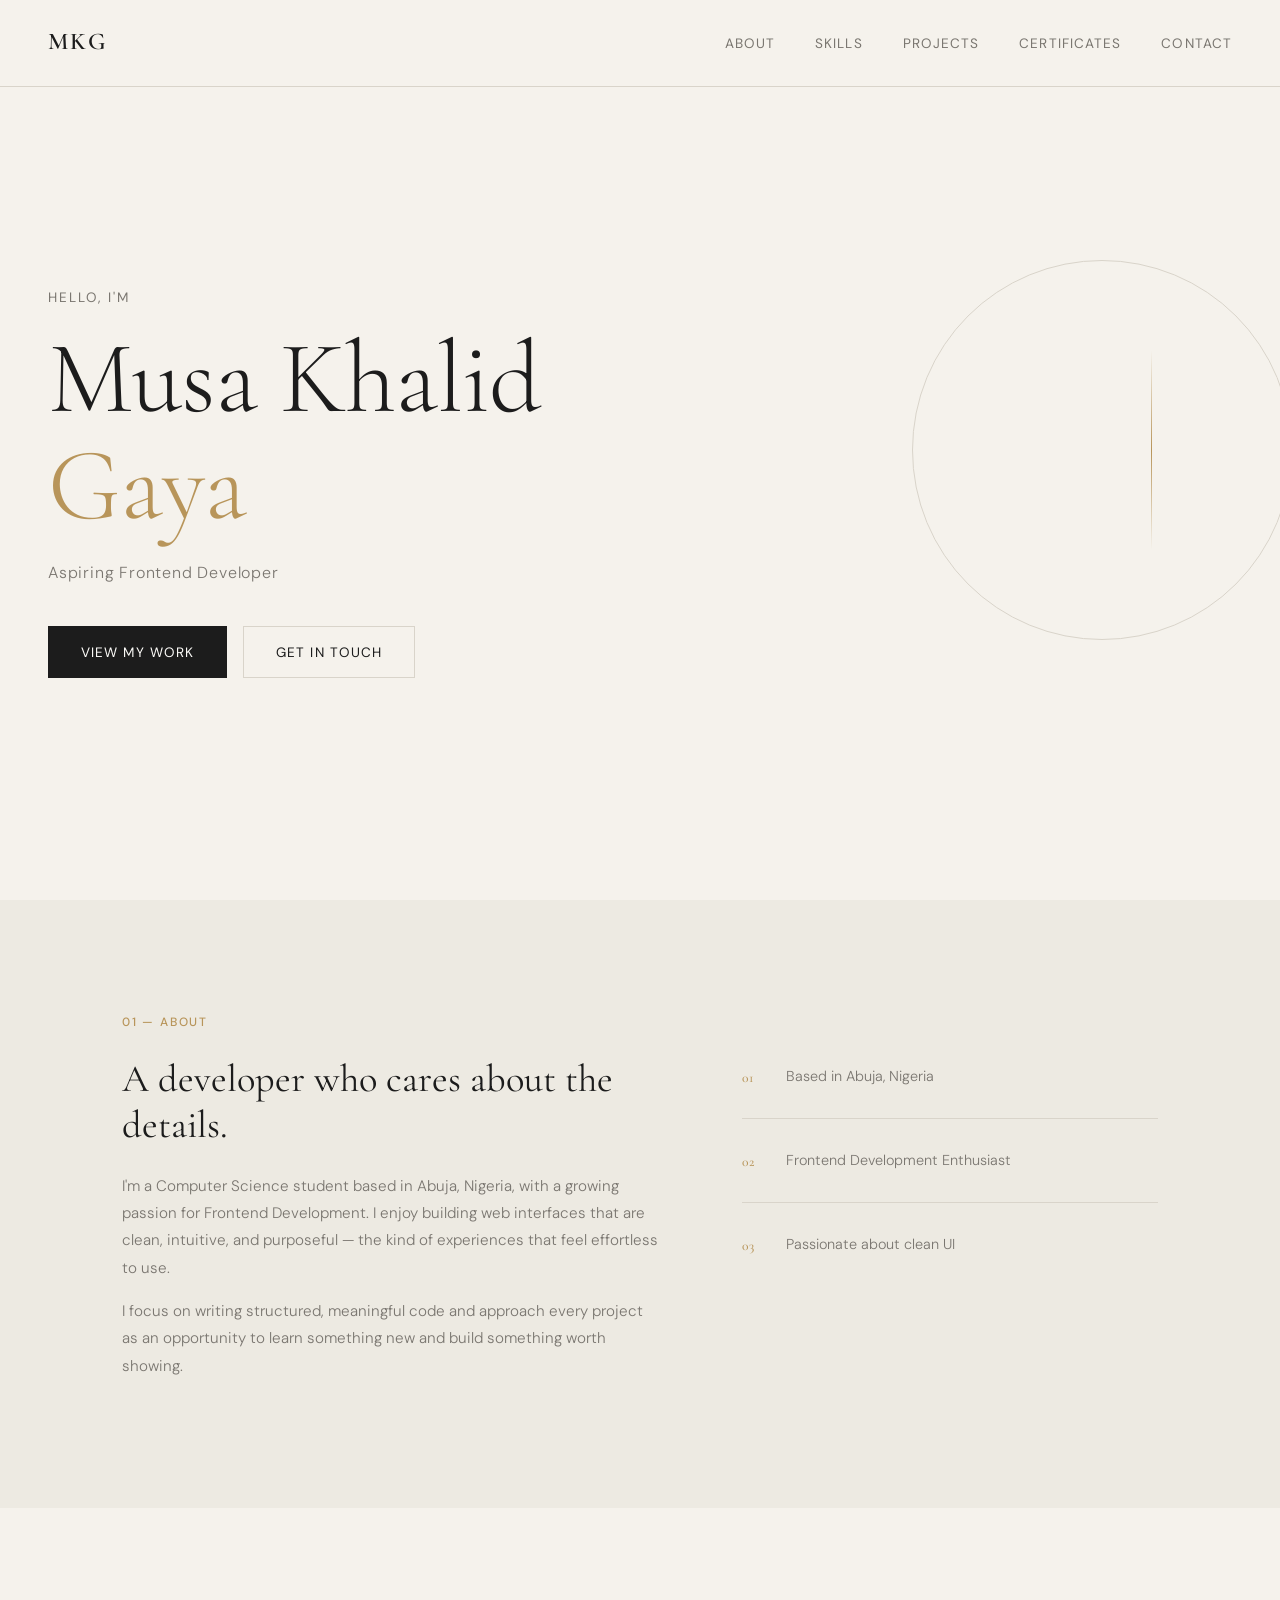
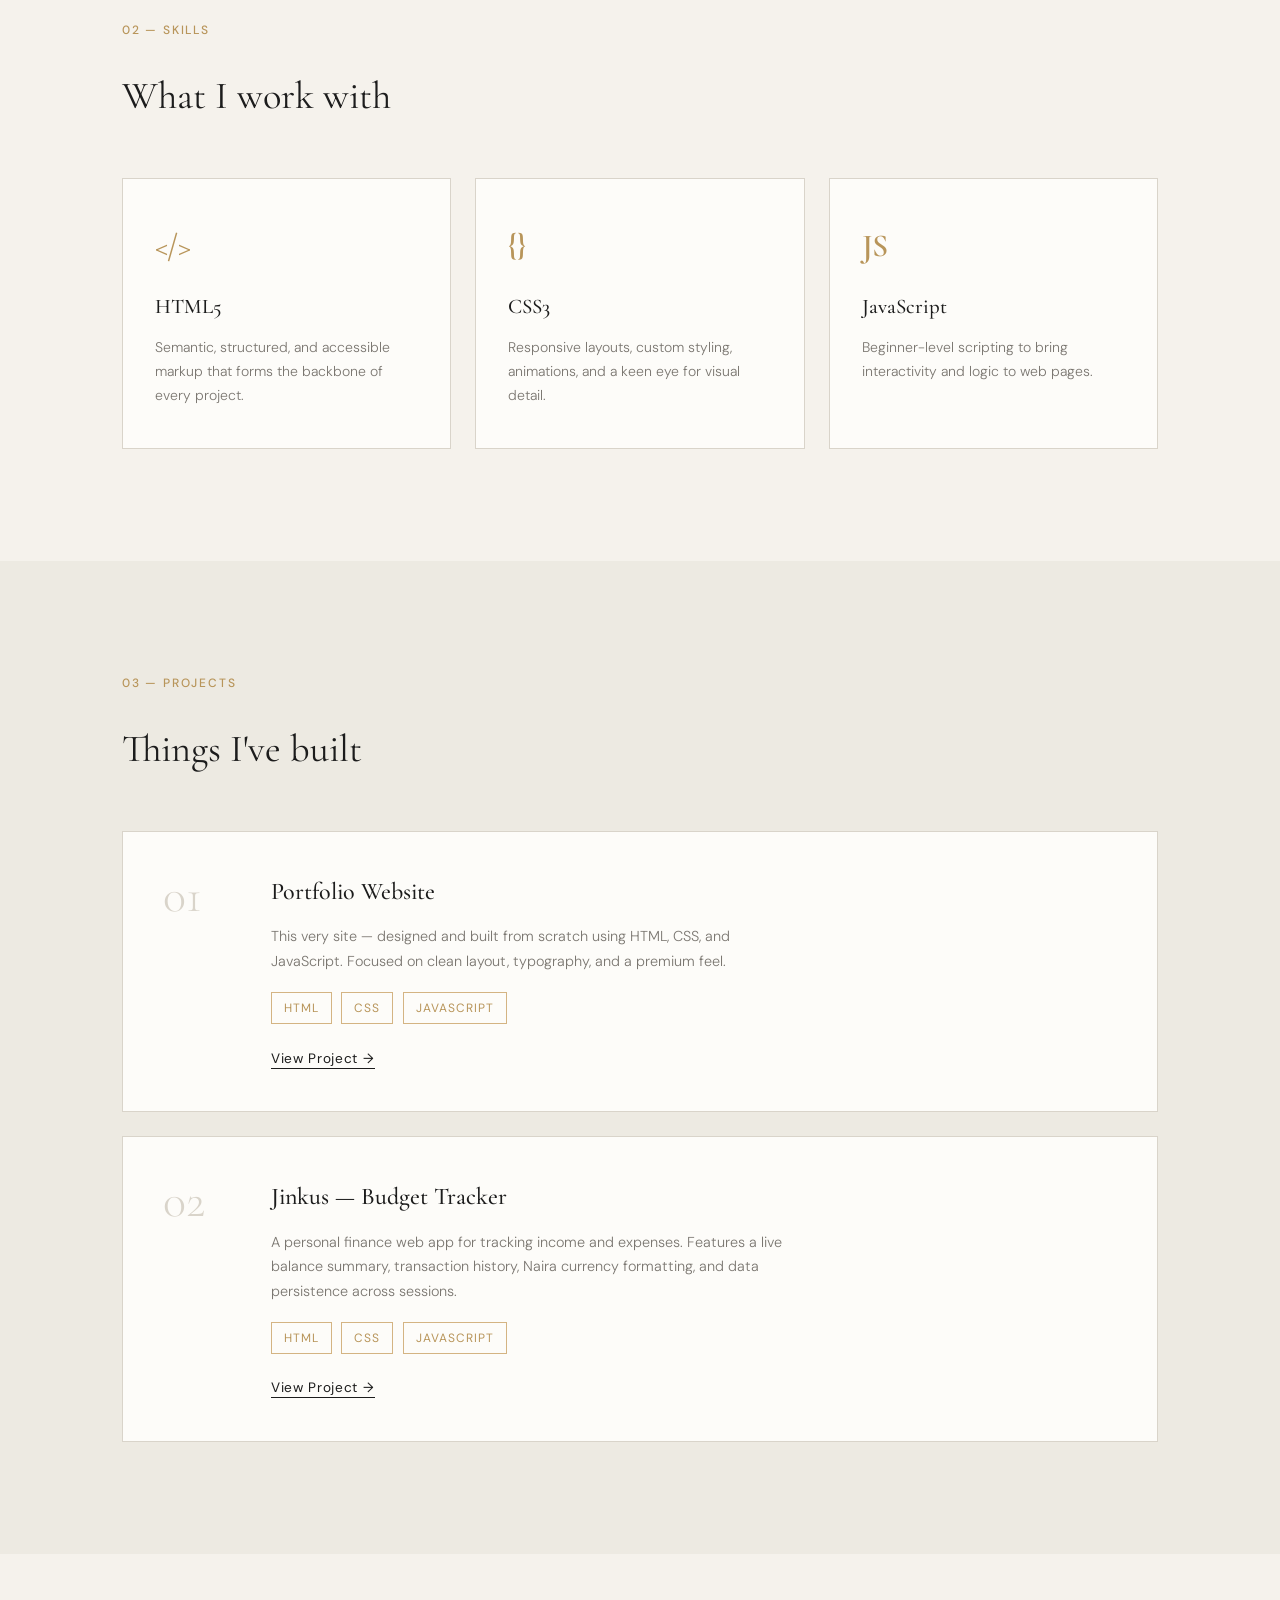
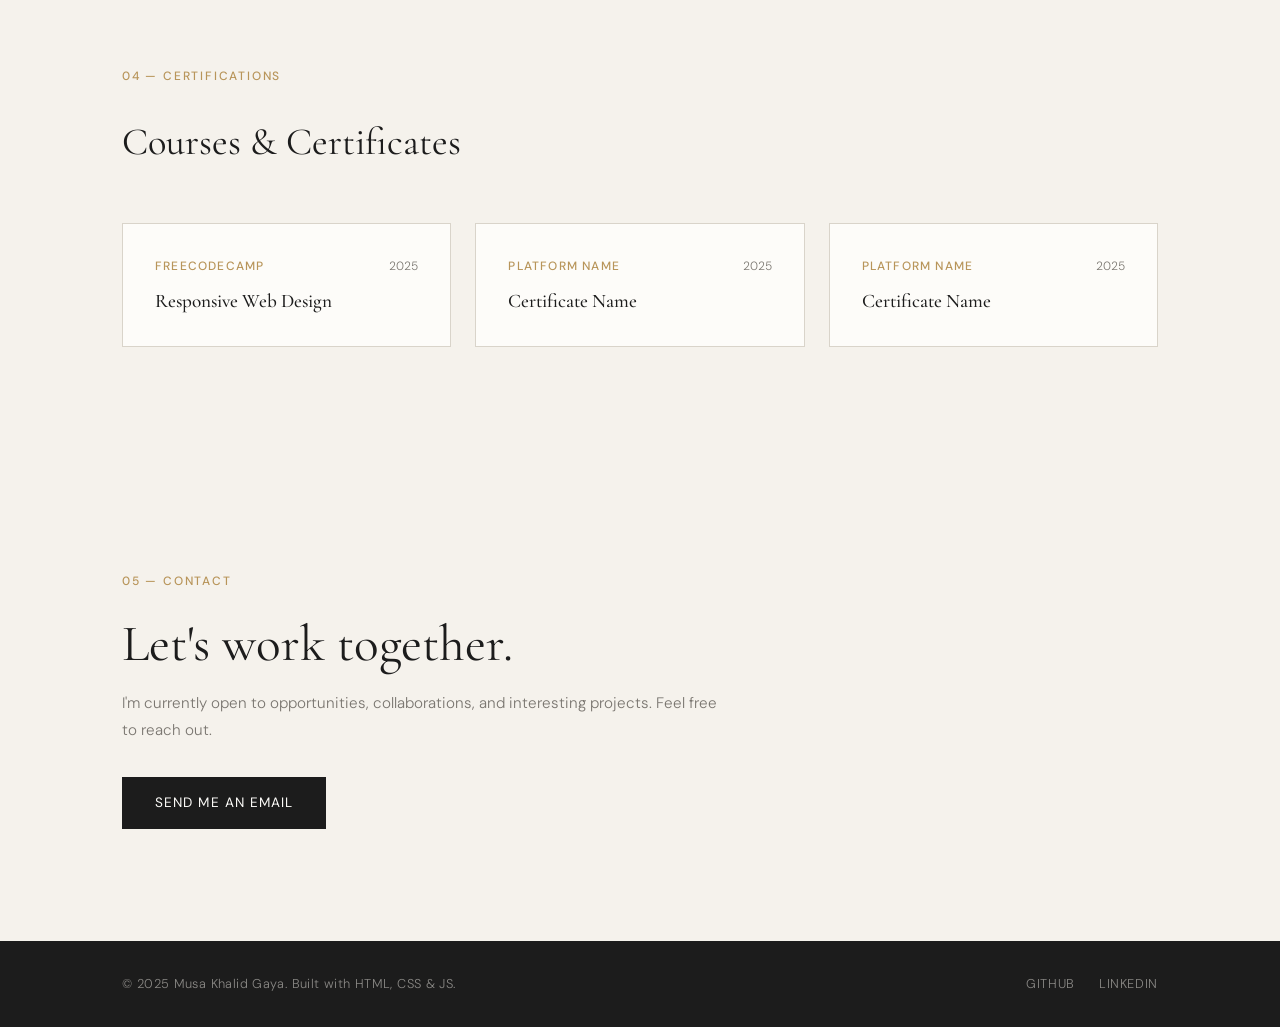
==== index.html @ ea06d22b "Add files via upload" ====
<!DOCTYPE html>
<html lang="en">
<head>
  <meta charset="UTF-8" />
  <meta name="viewport" content="width=device-width, initial-scale=1.0"/>
  <title>Musa Khalid Gaya — Frontend Developer</title>
  <link rel="stylesheet" href="style.css" />
  <link href="https://fonts.googleapis.com/css2?family=Cormorant+Garamond:wght@300;400;500;600&family=DM+Sans:wght@300;400;500&display=swap" rel="stylesheet"/>
</head>
<body>

  <!-- NAVBAR -->
  <nav class="navbar">
    <div class="nav-logo">MKG</div>
    <ul class="nav-links">
      <li><a href="#about">About</a></li>
      <li><a href="#skills">Skills</a></li>
      <li><a href="#projects">Projects</a></li>
      <li><a href="#certifications">Certificates</a></li>
      <li><a href="#contact">Contact</a></li>
    </ul>
    <div class="hamburger" id="hamburger">
      <span></span><span></span><span></span>
    </div>
  </nav>

  <!-- MOBILE MENU -->
  <div class="mobile-menu" id="mobileMenu">
    <ul>
      <li><a href="#about" onclick="closeMenu()">About</a></li>
      <li><a href="#skills" onclick="closeMenu()">Skills</a></li>
      <li><a href="#projects" onclick="closeMenu()">Projects</a></li>
      <li><a href="#certifications" onclick="closeMenu()">Certificates</a></li>
      <li><a href="#contact" onclick="closeMenu()">Contact</a></li>
    </ul>
  </div>

  <!-- HERO -->
  <section class="hero" id="home">
    <div class="hero-content">
      <p class="hero-eyebrow">Hello, I'm</p>
      <h1 class="hero-name">Musa Khalid<br><span>Gaya</span></h1>
      <p class="hero-title">Aspiring Frontend Developer</p>
      <div class="hero-cta">
        <a href="#projects" class="btn-primary">View My Work</a>
        <a href="#contact" class="btn-secondary">Get In Touch</a>
      </div>
    </div>
    <div class="hero-deco">
      <div class="deco-circle"></div>
      <div class="deco-line"></div>
    </div>
  </section>

  <!-- ABOUT -->
  <section class="about" id="about">
    <div class="container">
      <div class="section-label">01 — About</div>
      <div class="about-grid">
        <div class="about-text">
          <h2>A developer who cares about the details.</h2>
          <p>I'm a Computer Science student based in Abuja, Nigeria, with a growing passion for Frontend Development. I enjoy building web interfaces that are clean, intuitive, and purposeful — the kind of experiences that feel effortless to use.</p>
          <p>I focus on writing structured, meaningful code and approach every project as an opportunity to learn something new and build something worth showing.</p>
        </div>
        <div class="about-facts">
          <div class="fact">
            <span class="fact-number">01</span>
            <span class="fact-text">Based in Abuja, Nigeria</span>
          </div>
          <div class="fact">
            <span class="fact-number">02</span>
            <span class="fact-text">Frontend Development Enthusiast</span>
          </div>
          <div class="fact">
            <span class="fact-number">03</span>
            <span class="fact-text">Passionate about clean UI</span>
          </div>
        </div>
      </div>
    </div>
  </section>

  <!-- SKILLS -->
  <section class="skills" id="skills">
    <div class="container">
      <div class="section-label">02 — Skills</div>
      <h2>What I work with</h2>
      <div class="skills-grid">
        <div class="skill-card">
          <div class="skill-icon">&#60;/&#62;</div>
          <h3>HTML5</h3>
          <p>Semantic, structured, and accessible markup that forms the backbone of every project.</p>
        </div>
        <div class="skill-card">
          <div class="skill-icon">&#123;&#125;</div>
          <h3>CSS3</h3>
          <p>Responsive layouts, custom styling, animations, and a keen eye for visual detail.</p>
        </div>
        <div class="skill-card">
          <div class="skill-icon">JS</div>
          <h3>JavaScript</h3>
          <p>Beginner-level scripting to bring interactivity and logic to web pages.</p>
        </div>
      </div>
    </div>
  </section>

  <!-- PROJECTS -->
  <section class="projects" id="projects">
    <div class="container">
      <div class="section-label">03 — Projects</div>
      <h2>Things I've built</h2>
      <div class="projects-grid">
        <div class="project-card">
          <div class="project-number">01</div>
          <div class="project-info">
            <h3>Portfolio Website</h3>
            <p>This very site — designed and built from scratch using HTML, CSS, and JavaScript. Focused on clean layout, typography, and a premium feel.</p>
            <div class="project-tags">
              <span>HTML</span><span>CSS</span><span>JavaScript</span>
            </div>
            <a href="https://musagaya.github.io" target="_blank" class="project-link">View Project →</a>
          </div>
        </div>
        <div class="project-card">
          <div class="project-number">02</div>
          <div class="project-info">
            <h3>Jinkus — Budget Tracker</h3>
            <p>A personal finance web app for tracking income and expenses. Features a live balance summary, transaction history, Naira currency formatting, and data persistence across sessions.</p>
            <div class="project-tags">
              <span>HTML</span><span>CSS</span><span>JavaScript</span>
            </div>
            <a href="https://musagaya.github.io/budget-tracker" target="_blank" class="project-link">View Project →</a>
          </div>
        </div>
      </div>
    </div>
  </section>

  <!-- CERTIFICATIONS -->
  <section class="certifications" id="certifications">
    <div class="container">
      <div class="section-label">04 — Certifications</div>
      <h2>Courses & Certificates</h2>
      <div class="cert-grid">
        <div class="cert-card">
          <div class="cert-meta">
            <span class="cert-platform">freeCodeCamp</span>
            <span class="cert-year">2025</span>
          </div>
          <h3>Responsive Web Design</h3>
        </div>
        <div class="cert-card">
          <div class="cert-meta">
            <span class="cert-platform">Platform Name</span>
            <span class="cert-year">2025</span>
          </div>
          <h3>Certificate Name</h3>
        </div>
        <div class="cert-card">
          <div class="cert-meta">
            <span class="cert-platform">Platform Name</span>
            <span class="cert-year">2025</span>
          </div>
          <h3>Certificate Name</h3>
        </div>
      </div>
    </div>
  </section>

  <!-- CONTACT -->
  <section class="contact" id="contact">
    <div class="container">
      <div class="section-label">05 — Contact</div>
      <div class="contact-inner">
        <h2>Let's work together.</h2>
        <p>I'm currently open to opportunities, collaborations, and interesting projects. Feel free to reach out.</p>
        <a href="mailto:musakhalidgaya@gmail.com" class="btn-primary">Send Me an Email</a>
      </div>
    </div>
  </section>

  <!-- FOOTER -->
  <footer class="footer">
    <div class="container">
      <p>© 2025 Musa Khalid Gaya. Built with HTML, CSS & JS.</p>
      <div class="footer-links">
        <a href="https://github.com/" target="_blank">GitHub</a>
        <a href="https://linkedin.com/" target="_blank">LinkedIn</a>
      </div>
    </div>
  </footer>

  <script src="script.js"></script>
</body>
</html>
---- style.css ----
/* =====================
   CSS VARIABLES
===================== */
:root {
  --bg: #F5F2EC;
  --bg-alt: #EDEAE2;
  --text: #1C1C1C;
  --text-muted: #7A7670;
  --accent: #B8955A;
  --accent-light: #D4B483;
  --white: #FDFCF9;
  --border: #D9D4CA;
  --font-display: 'Cormorant Garamond', serif;
  --font-body: 'DM Sans', sans-serif;
}

/* =====================
   RESET & BASE
===================== */
*, *::before, *::after {
  margin: 0;
  padding: 0;
  box-sizing: border-box;
}

html {
  scroll-behavior: smooth;
  font-size: 16px;
}

body {
  background-color: var(--bg);
  color: var(--text);
  font-family: var(--font-body);
  font-weight: 300;
  line-height: 1.7;
  overflow-x: hidden;
}

a {
  text-decoration: none;
  color: inherit;
}

ul {
  list-style: none;
}

.container {
  max-width: 1100px;
  margin: 0 auto;
  padding: 0 2rem;
}

/* =====================
   NAVBAR
===================== */
.navbar {
  position: fixed;
  top: 0;
  left: 0;
  width: 100%;
  z-index: 100;
  display: flex;
  align-items: center;
  justify-content: space-between;
  padding: 1.4rem 3rem;
  background: rgba(245, 242, 236, 0.92);
  backdrop-filter: blur(10px);
  border-bottom: 1px solid var(--border);
  transition: all 0.3s ease;
}

.nav-logo {
  font-family: var(--font-display);
  font-size: 1.5rem;
  font-weight: 600;
  letter-spacing: 0.1em;
  color: var(--text);
}

.nav-links {
  display: flex;
  gap: 2.5rem;
}

.nav-links a {
  font-size: 0.85rem;
  font-weight: 400;
  letter-spacing: 0.08em;
  text-transform: uppercase;
  color: var(--text-muted);
  transition: color 0.3s ease;
  position: relative;
}

.nav-links a::after {
  content: '';
  position: absolute;
  bottom: -3px;
  left: 0;
  width: 0;
  height: 1px;
  background: var(--accent);
  transition: width 0.3s ease;
}

.nav-links a:hover {
  color: var(--text);
}

.nav-links a:hover::after {
  width: 100%;
}

.hamburger {
  display: none;
  flex-direction: column;
  gap: 5px;
  cursor: pointer;
}

.hamburger span {
  display: block;
  width: 24px;
  height: 1.5px;
  background: var(--text);
  transition: all 0.3s ease;
}

/* =====================
   MOBILE MENU
===================== */
.mobile-menu {
  display: none;
  position: fixed;
  top: 0;
  left: 0;
  width: 100%;
  height: 100vh;
  background: var(--bg);
  z-index: 99;
  flex-direction: column;
  align-items: center;
  justify-content: center;
  opacity: 0;
  pointer-events: none;
  transition: opacity 0.4s ease;
}

.mobile-menu.open {
  opacity: 1;
  pointer-events: all;
}

.mobile-menu ul {
  display: flex;
  flex-direction: column;
  gap: 2rem;
  text-align: center;
}

.mobile-menu a {
  font-family: var(--font-display);
  font-size: 2.5rem;
  font-weight: 500;
  color: var(--text);
  letter-spacing: 0.05em;
  transition: color 0.3s;
}

.mobile-menu a:hover {
  color: var(--accent);
}

/* =====================
   SECTION LABEL
===================== */
.section-label {
  font-size: 0.75rem;
  font-weight: 500;
  letter-spacing: 0.15em;
  text-transform: uppercase;
  color: var(--accent);
  margin-bottom: 1.5rem;
}

/* =====================
   BUTTONS
===================== */
.btn-primary {
  display: inline-block;
  padding: 0.85rem 2rem;
  background: var(--text);
  color: var(--white);
  font-family: var(--font-body);
  font-size: 0.85rem;
  font-weight: 400;
  letter-spacing: 0.08em;
  text-transform: uppercase;
  border: 1px solid var(--text);
  transition: all 0.3s ease;
}

.btn-primary:hover {
  background: transparent;
  color: var(--text);
}

.btn-secondary {
  display: inline-block;
  padding: 0.85rem 2rem;
  background: transparent;
  color: var(--text);
  font-family: var(--font-body);
  font-size: 0.85rem;
  font-weight: 400;
  letter-spacing: 0.08em;
  text-transform: uppercase;
  border: 1px solid var(--border);
  transition: all 0.3s ease;
}

.btn-secondary:hover {
  border-color: var(--text);
}

/* =====================
   HERO
===================== */
.hero {
  min-height: 100vh;
  display: flex;
  align-items: center;
  padding: 8rem 3rem 4rem;
  position: relative;
  overflow: hidden;
}

.hero-content {
  position: relative;
  z-index: 2;
  max-width: 700px;
  animation: fadeUp 1s ease forwards;
}

.hero-eyebrow {
  font-size: 0.85rem;
  font-weight: 400;
  letter-spacing: 0.15em;
  text-transform: uppercase;
  color: var(--text-muted);
  margin-bottom: 1rem;
}

.hero-name {
  font-family: var(--font-display);
  font-size: clamp(3.5rem, 8vw, 7rem);
  font-weight: 300;
  line-height: 1.05;
  letter-spacing: -0.01em;
  color: var(--text);
  margin-bottom: 1.2rem;
}

.hero-name span {
  color: var(--accent);
}

.hero-title {
  font-size: 1rem;
  font-weight: 300;
  color: var(--text-muted);
  letter-spacing: 0.05em;
  margin-bottom: 2.5rem;
}

.hero-cta {
  display: flex;
  gap: 1rem;
  flex-wrap: wrap;
}

/* HERO DECO */
.hero-deco {
  position: absolute;
  right: 3rem;
  top: 50%;
  transform: translateY(-50%);
  z-index: 1;
}

.deco-circle {
  width: 380px;
  height: 380px;
  border-radius: 50%;
  border: 1px solid var(--border);
  position: absolute;
  right: -60px;
  top: -190px;
  animation: spin 30s linear infinite;
}

.deco-line {
  width: 1px;
  height: 200px;
  background: linear-gradient(to bottom, transparent, var(--accent), transparent);
  position: absolute;
  right: 80px;
  top: -100px;
}

/* =====================
   ABOUT
===================== */
.about {
  padding: 7rem 0;
  background: var(--bg-alt);
}

.about-grid {
  display: grid;
  grid-template-columns: 1.3fr 1fr;
  gap: 5rem;
  align-items: start;
}

.about-text h2 {
  font-family: var(--font-display);
  font-size: clamp(1.8rem, 3vw, 2.8rem);
  font-weight: 400;
  line-height: 1.2;
  margin-bottom: 1.5rem;
  color: var(--text);
}

.about-text p {
  color: var(--text-muted);
  margin-bottom: 1rem;
  font-size: 0.95rem;
  line-height: 1.8;
}

.about-facts {
  display: flex;
  flex-direction: column;
  gap: 1.8rem;
  padding-top: 0.5rem;
}

.fact {
  display: flex;
  align-items: flex-start;
  gap: 1rem;
  padding-bottom: 1.8rem;
  border-bottom: 1px solid var(--border);
}

.fact:last-child {
  border-bottom: none;
}

.fact-number {
  font-family: var(--font-display);
  font-size: 0.85rem;
  color: var(--accent);
  font-weight: 500;
  letter-spacing: 0.05em;
  min-width: 28px;
  margin-top: 2px;
}

.fact-text {
  font-size: 0.9rem;
  color: var(--text-muted);
}

/* =====================
   SKILLS
===================== */
.skills {
  padding: 7rem 0;
}

.skills h2 {
  font-family: var(--font-display);
  font-size: clamp(1.8rem, 3vw, 2.8rem);
  font-weight: 400;
  margin-bottom: 3rem;
}

.skills-grid {
  display: grid;
  grid-template-columns: repeat(3, 1fr);
  gap: 1.5rem;
}

.skill-card {
  background: var(--white);
  border: 1px solid var(--border);
  padding: 2.5rem 2rem;
  transition: all 0.3s ease;
  position: relative;
  overflow: hidden;
}

.skill-card::before {
  content: '';
  position: absolute;
  bottom: 0;
  left: 0;
  width: 100%;
  height: 2px;
  background: var(--accent);
  transform: scaleX(0);
  transform-origin: left;
  transition: transform 0.4s ease;
}

.skill-card:hover {
  transform: translateY(-4px);
  box-shadow: 0 12px 40px rgba(0,0,0,0.06);
}

.skill-card:hover::before {
  transform: scaleX(1);
}

.skill-icon {
  font-family: var(--font-display);
  font-size: 2rem;
  font-weight: 600;
  color: var(--accent);
  margin-bottom: 1rem;
  letter-spacing: -0.02em;
}

.skill-card h3 {
  font-family: var(--font-display);
  font-size: 1.3rem;
  font-weight: 500;
  margin-bottom: 0.75rem;
}

.skill-card p {
  font-size: 0.875rem;
  color: var(--text-muted);
  line-height: 1.7;
}

/* =====================
   PROJECTS
===================== */
.projects {
  padding: 7rem 0;
  background: var(--bg-alt);
}

.projects h2 {
  font-family: var(--font-display);
  font-size: clamp(1.8rem, 3vw, 2.8rem);
  font-weight: 400;
  margin-bottom: 3rem;
}

.projects-grid {
  display: flex;
  flex-direction: column;
  gap: 1.5rem;
}

.project-card {
  display: flex;
  gap: 3rem;
  align-items: flex-start;
  background: var(--white);
  border: 1px solid var(--border);
  padding: 2.5rem;
  transition: all 0.3s ease;
}

.project-card:hover {
  box-shadow: 0 8px 30px rgba(0,0,0,0.05);
}

.project-card.coming {
  opacity: 0.5;
}

.project-number {
  font-family: var(--font-display);
  font-size: 3rem;
  font-weight: 300;
  color: var(--border);
  line-height: 1;
  min-width: 60px;
}

.project-info h3 {
  font-family: var(--font-display);
  font-size: 1.5rem;
  font-weight: 500;
  margin-bottom: 0.75rem;
}

.project-info p {
  font-size: 0.9rem;
  color: var(--text-muted);
  line-height: 1.7;
  margin-bottom: 1.2rem;
  max-width: 520px;
}

.project-tags {
  display: flex;
  gap: 0.6rem;
  flex-wrap: wrap;
  margin-bottom: 1.2rem;
}

.project-tags span {
  font-size: 0.75rem;
  font-weight: 400;
  letter-spacing: 0.08em;
  text-transform: uppercase;
  color: var(--accent);
  border: 1px solid var(--accent-light);
  padding: 0.3rem 0.75rem;
}

.project-link {
  font-size: 0.85rem;
  font-weight: 400;
  letter-spacing: 0.05em;
  color: var(--text);
  border-bottom: 1px solid var(--text);
  padding-bottom: 1px;
  transition: color 0.3s, border-color 0.3s;
}

.project-link:hover {
  color: var(--accent);
  border-color: var(--accent);
}

/* =====================
   CONTACT
===================== */
.contact {
  padding: 7rem 0;
}

.contact-inner {
  max-width: 600px;
}

.contact-inner h2 {
  font-family: var(--font-display);
  font-size: clamp(2rem, 4vw, 3.5rem);
  font-weight: 400;
  margin-bottom: 1rem;
  line-height: 1.15;
}

.contact-inner p {
  color: var(--text-muted);
  font-size: 0.95rem;
  margin-bottom: 2rem;
  line-height: 1.8;
}

/* =====================
   FOOTER
===================== */
.footer {
  background: var(--text);
  color: var(--bg);
  padding: 2rem 0;
}

.footer .container {
  display: flex;
  align-items: center;
  justify-content: space-between;
}

.footer p {
  font-size: 0.8rem;
  opacity: 0.5;
  letter-spacing: 0.03em;
}

.footer-links {
  display: flex;
  gap: 1.5rem;
}

.footer-links a {
  font-size: 0.8rem;
  opacity: 0.5;
  letter-spacing: 0.05em;
  text-transform: uppercase;
  transition: opacity 0.3s;
}

.footer-links a:hover {
  opacity: 1;
}

/* =====================
   CERTIFICATIONS
===================== */
.certifications {
  padding: 7rem 0;
}

.certifications h2 {
  font-family: var(--font-display);
  font-size: clamp(1.8rem, 3vw, 2.8rem);
  font-weight: 400;
  margin-bottom: 3rem;
}

.cert-grid {
  display: grid;
  grid-template-columns: repeat(3, 1fr);
  gap: 1.5rem;
}

.cert-card {
  background: var(--white);
  border: 1px solid var(--border);
  padding: 2rem;
  transition: all 0.3s ease;
  position: relative;
  overflow: hidden;
}

.cert-card::before {
  content: '';
  position: absolute;
  top: 0;
  left: 0;
  width: 3px;
  height: 100%;
  background: var(--accent);
  transform: scaleY(0);
  transform-origin: bottom;
  transition: transform 0.4s ease;
}

.cert-card:hover {
  transform: translateY(-4px);
  box-shadow: 0 12px 40px rgba(0,0,0,0.06);
}

.cert-card:hover::before {
  transform: scaleY(1);
}

.cert-meta {
  display: flex;
  justify-content: space-between;
  align-items: center;
  margin-bottom: 0.75rem;
}

.cert-platform {
  font-size: 0.75rem;
  font-weight: 500;
  letter-spacing: 0.1em;
  text-transform: uppercase;
  color: var(--accent);
}

.cert-year {
  font-size: 0.75rem;
  color: var(--text-muted);
}

.cert-card h3 {
  font-family: var(--font-display);
  font-size: 1.2rem;
  font-weight: 500;
  color: var(--text);
  line-height: 1.3;
}

@media (max-width: 768px) {
  .cert-grid {
    grid-template-columns: 1fr;
  }
}

/* =====================
   ANIMATIONS
===================== */
@keyframes fadeUp {
  from {
    opacity: 0;
    transform: translateY(30px);
  }
  to {
    opacity: 1;
    transform: translateY(0);
  }
}

@keyframes spin {
  from { transform: rotate(0deg); }
  to { transform: rotate(360deg); }
}

/* =====================
   RESPONSIVE
===================== */
@media (max-width: 768px) {
  .navbar {
    padding: 1.2rem 1.5rem;
  }

  .nav-links {
    display: none;
  }

  .hamburger {
    display: flex;
  }

  .mobile-menu {
    display: flex;
  }

  .hero {
    padding: 7rem 1.5rem 4rem;
  }

  .deco-circle {
    width: 220px;
    height: 220px;
    right: -80px;
    top: -110px;
    opacity: 0.4;
  }

  .deco-line {
    display: none;
  }

  .about-grid {
    grid-template-columns: 1fr;
    gap: 3rem;
  }

  .skills-grid {
    grid-template-columns: 1fr;
  }

  .project-card {
    flex-direction: column;
    gap: 1rem;
  }

  .project-number {
    font-size: 2rem;
  }

  .footer .container {
    flex-direction: column;
    gap: 1rem;
    text-align: center;
  }
}
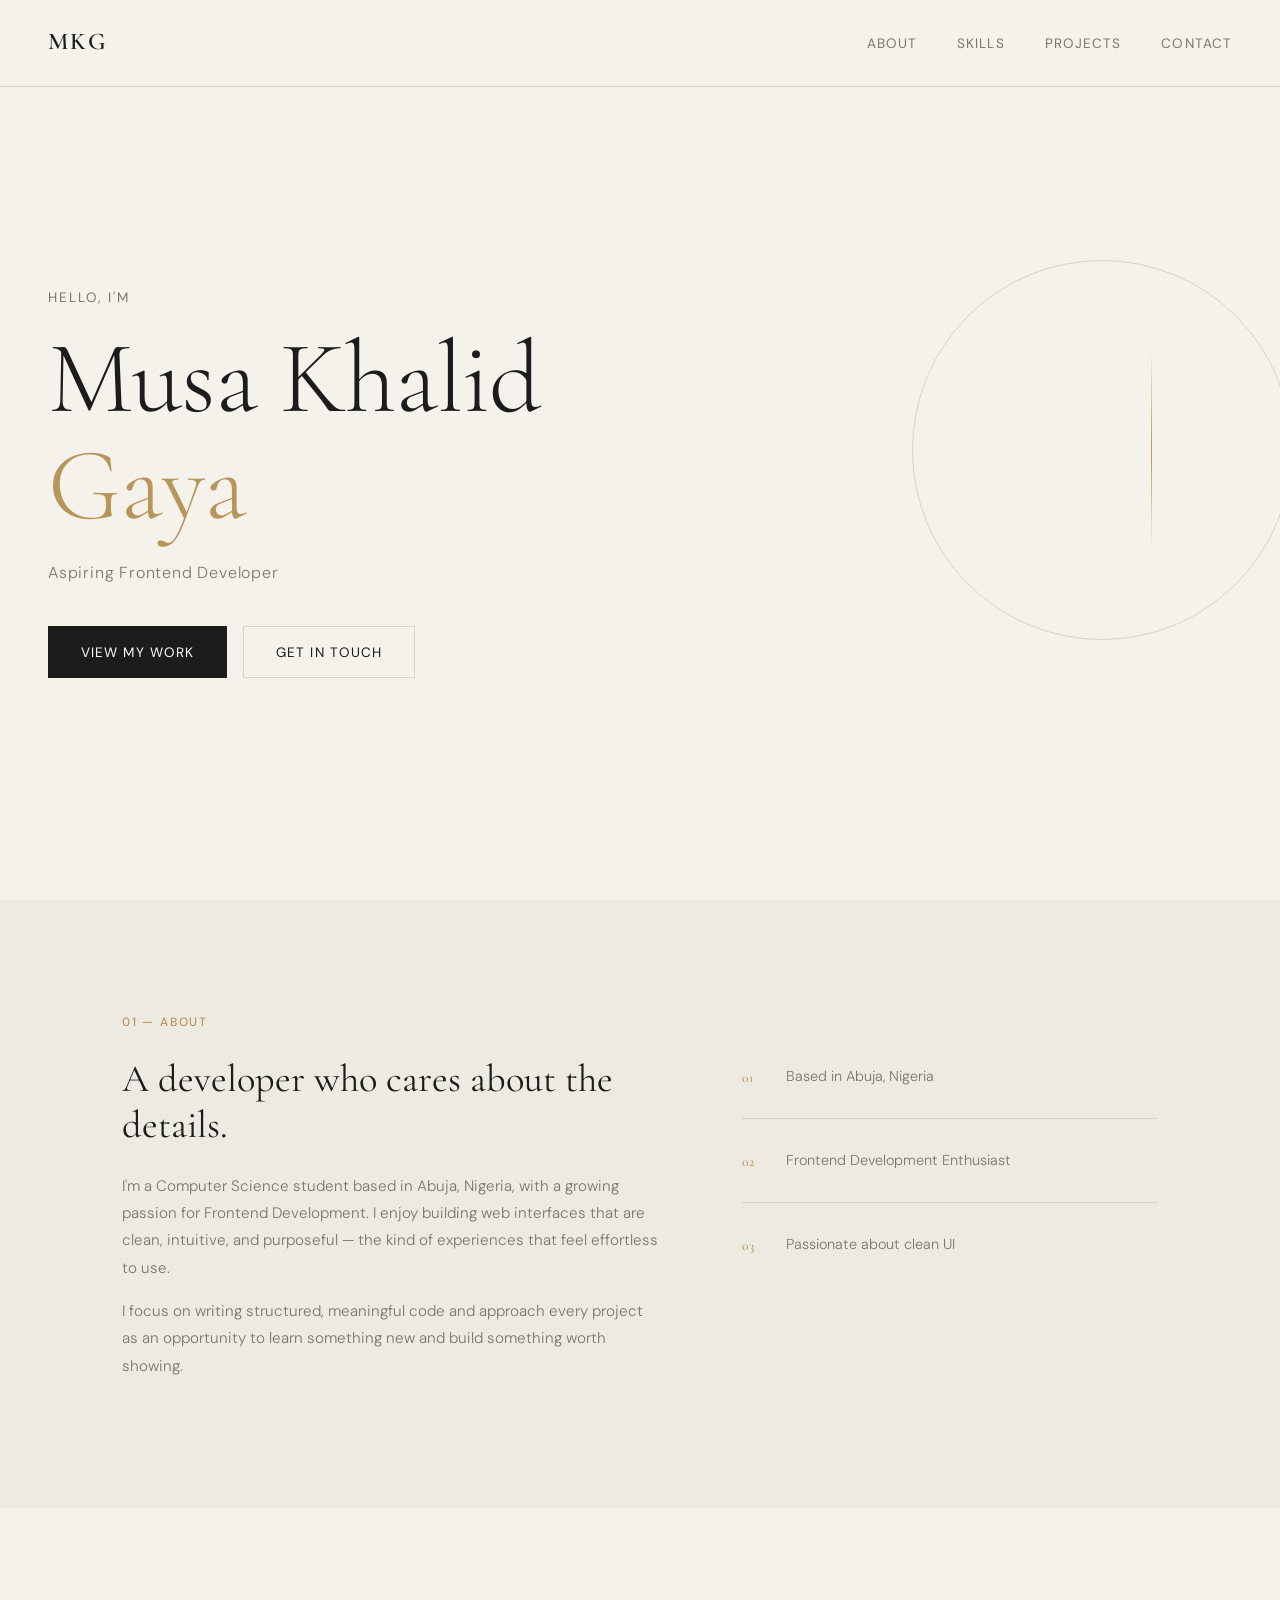
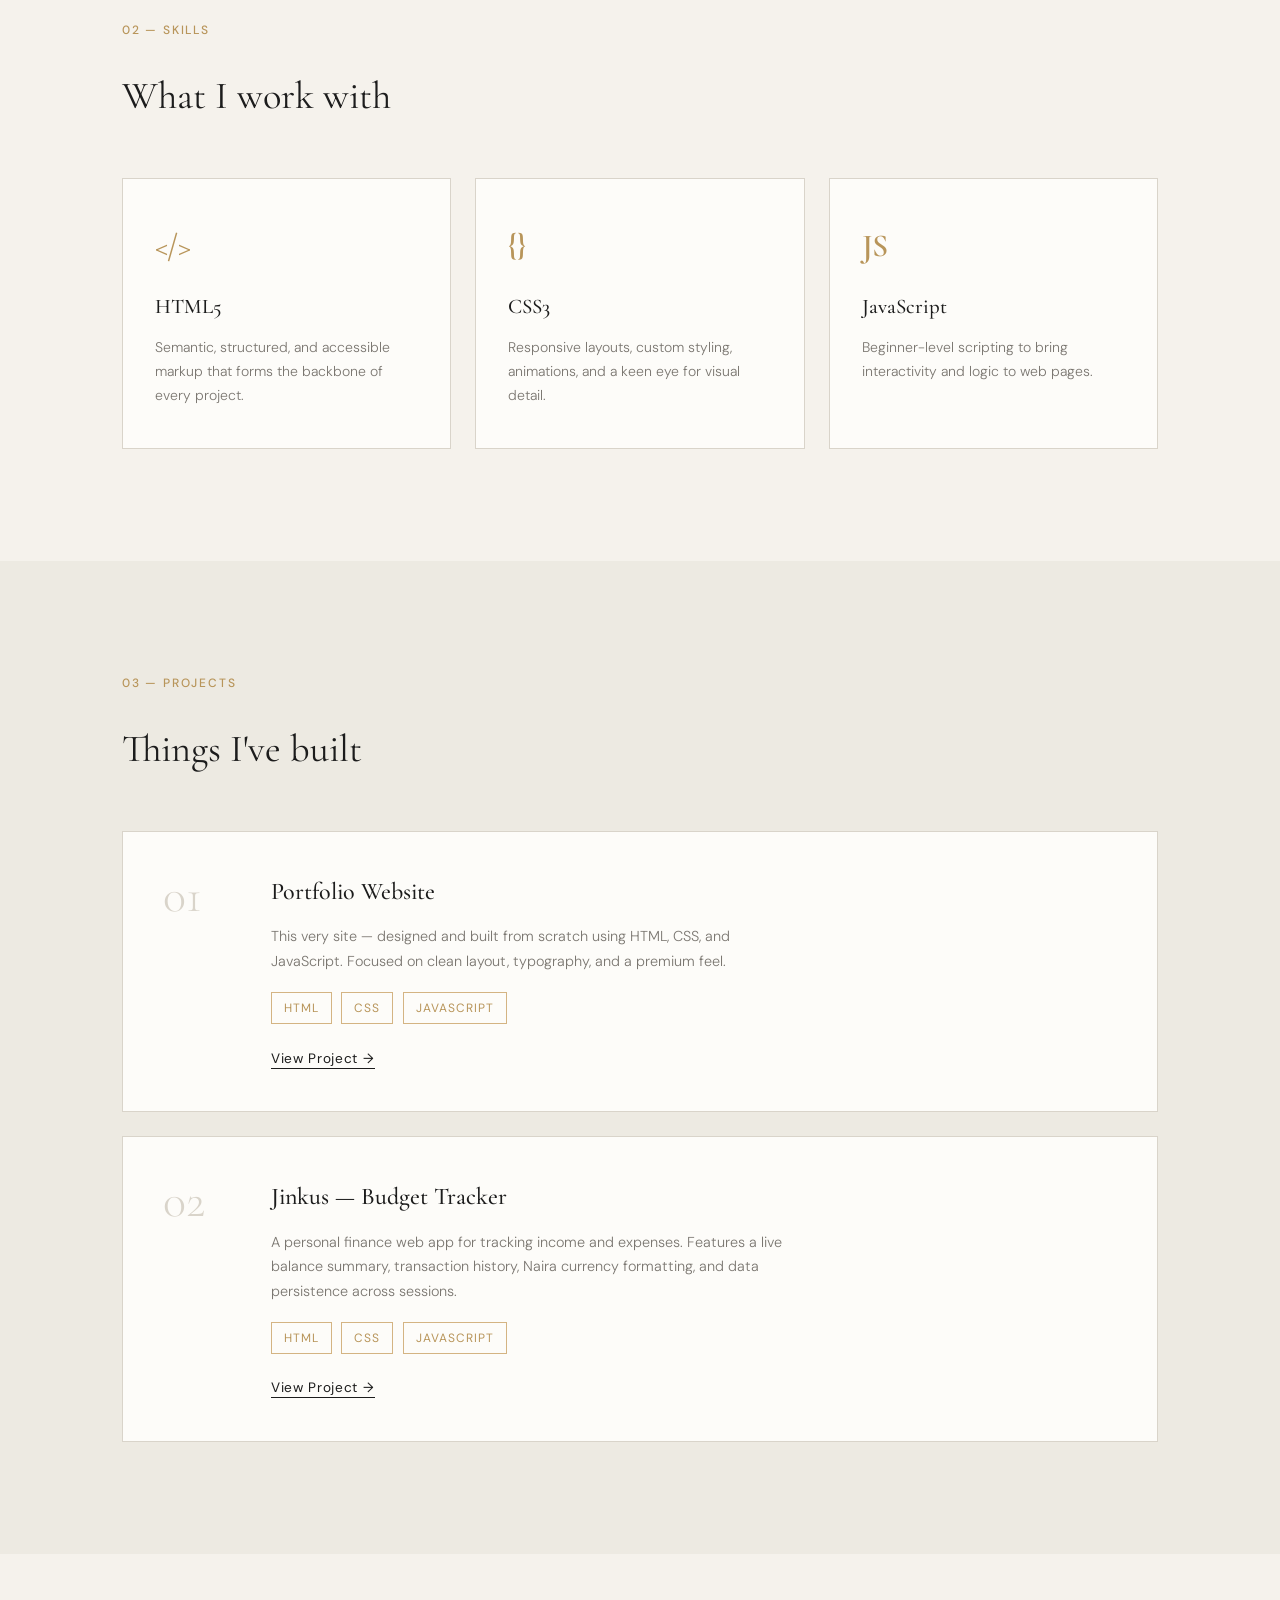
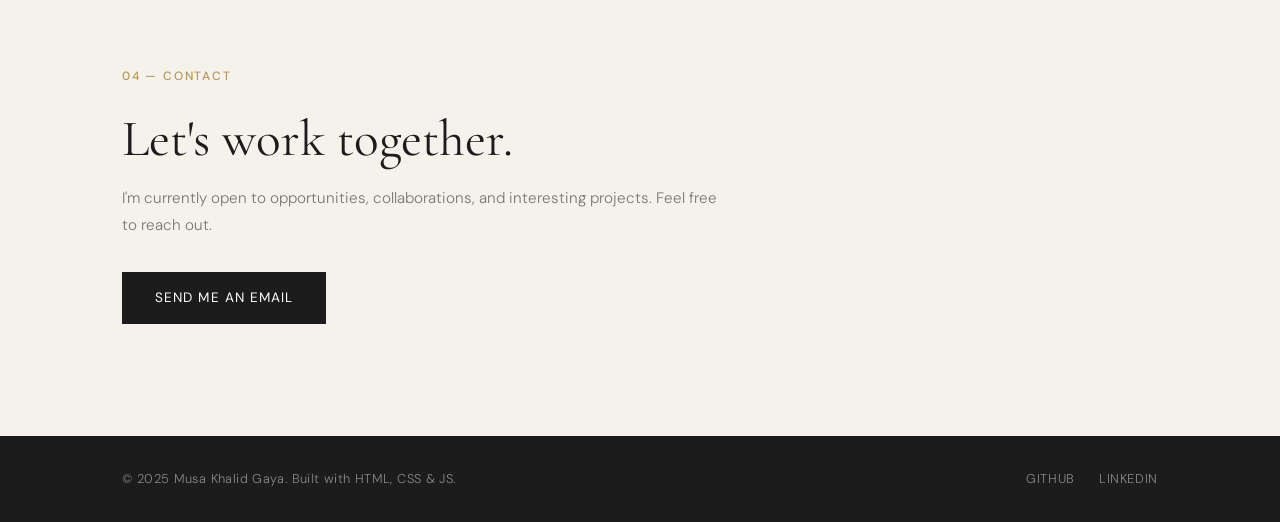
==== commit 6f192fc6: "Add files via upload" ====
--- a/index.html
+++ b/index.html
@@ -16,7 +16,6 @@
       <li><a href="#about">About</a></li>
       <li><a href="#skills">Skills</a></li>
       <li><a href="#projects">Projects</a></li>
-      <li><a href="#certifications">Certificates</a></li>
       <li><a href="#contact">Contact</a></li>
     </ul>
     <div class="hamburger" id="hamburger">
@@ -30,7 +29,6 @@
       <li><a href="#about" onclick="closeMenu()">About</a></li>
       <li><a href="#skills" onclick="closeMenu()">Skills</a></li>
       <li><a href="#projects" onclick="closeMenu()">Projects</a></li>
-      <li><a href="#certifications" onclick="closeMenu()">Certificates</a></li>
       <li><a href="#contact" onclick="closeMenu()">Contact</a></li>
     </ul>
   </div>
@@ -137,45 +135,14 @@
     </div>
   </section>
 
-  <!-- CERTIFICATIONS -->
-  <section class="certifications" id="certifications">
-    <div class="container">
-      <div class="section-label">04 — Certifications</div>
-      <h2>Courses & Certificates</h2>
-      <div class="cert-grid">
-        <div class="cert-card">
-          <div class="cert-meta">
-            <span class="cert-platform">freeCodeCamp</span>
-            <span class="cert-year">2025</span>
-          </div>
-          <h3>Responsive Web Design</h3>
-        </div>
-        <div class="cert-card">
-          <div class="cert-meta">
-            <span class="cert-platform">Platform Name</span>
-            <span class="cert-year">2025</span>
-          </div>
-          <h3>Certificate Name</h3>
-        </div>
-        <div class="cert-card">
-          <div class="cert-meta">
-            <span class="cert-platform">Platform Name</span>
-            <span class="cert-year">2025</span>
-          </div>
-          <h3>Certificate Name</h3>
-        </div>
-      </div>
-    </div>
-  </section>
-
   <!-- CONTACT -->
   <section class="contact" id="contact">
     <div class="container">
-      <div class="section-label">05 — Contact</div>
+      <div class="section-label">04 — Contact</div>
       <div class="contact-inner">
         <h2>Let's work together.</h2>
         <p>I'm currently open to opportunities, collaborations, and interesting projects. Feel free to reach out.</p>
-        <a href="mailto:musakhalidgaya@gmail.com" class="btn-primary">Send Me an Email</a>
+        <a href="mailto:gayamusa25@gmail.com" class="btn-primary">Send Me an Email</a>
       </div>
     </div>
   </section>
@@ -185,8 +152,8 @@
     <div class="container">
       <p>© 2025 Musa Khalid Gaya. Built with HTML, CSS & JS.</p>
       <div class="footer-links">
-        <a href="https://github.com/" target="_blank">GitHub</a>
-        <a href="https://linkedin.com/" target="_blank">LinkedIn</a>
+        <a href="https://github.com/MusaGaya" target="_blank">GitHub</a>
+        <a href="https://www.linkedin.com/in/musa-gaya-309037248" target="_blank">LinkedIn</a>
       </div>
     </div>
   </footer>
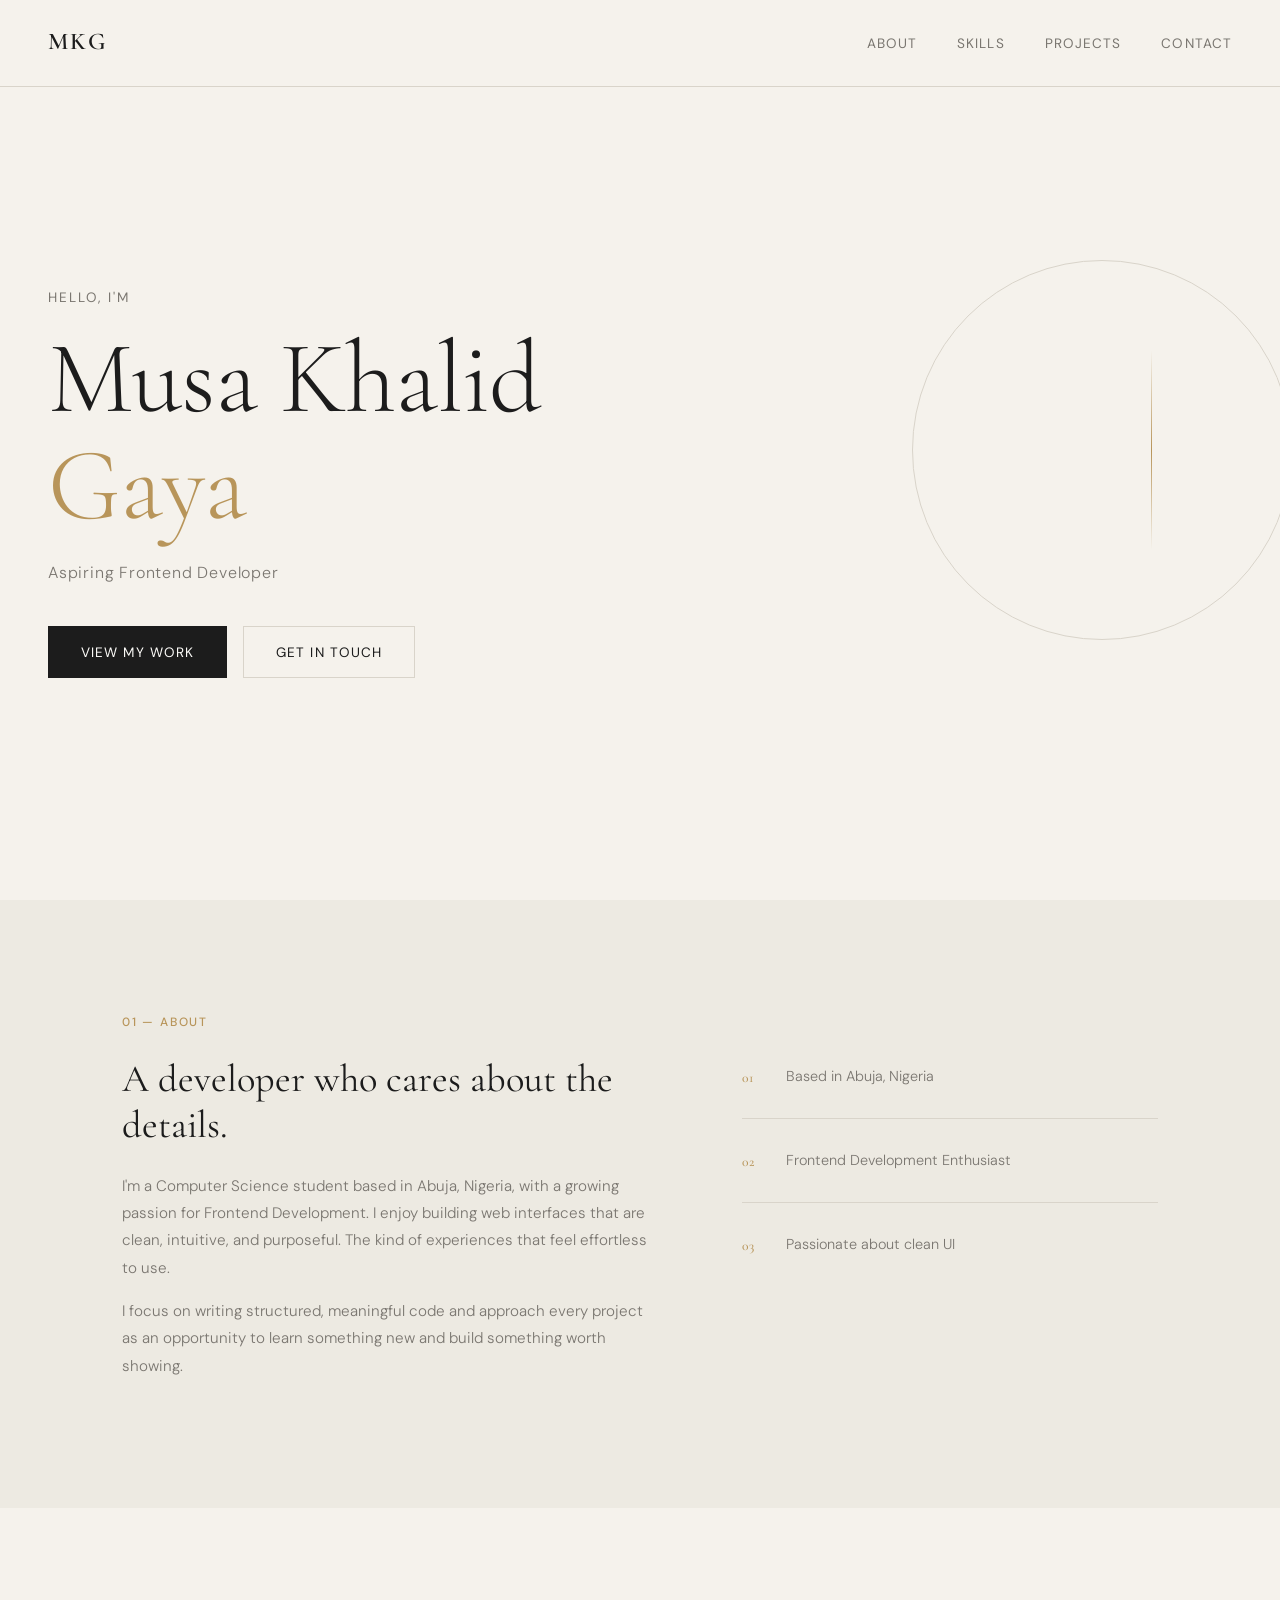
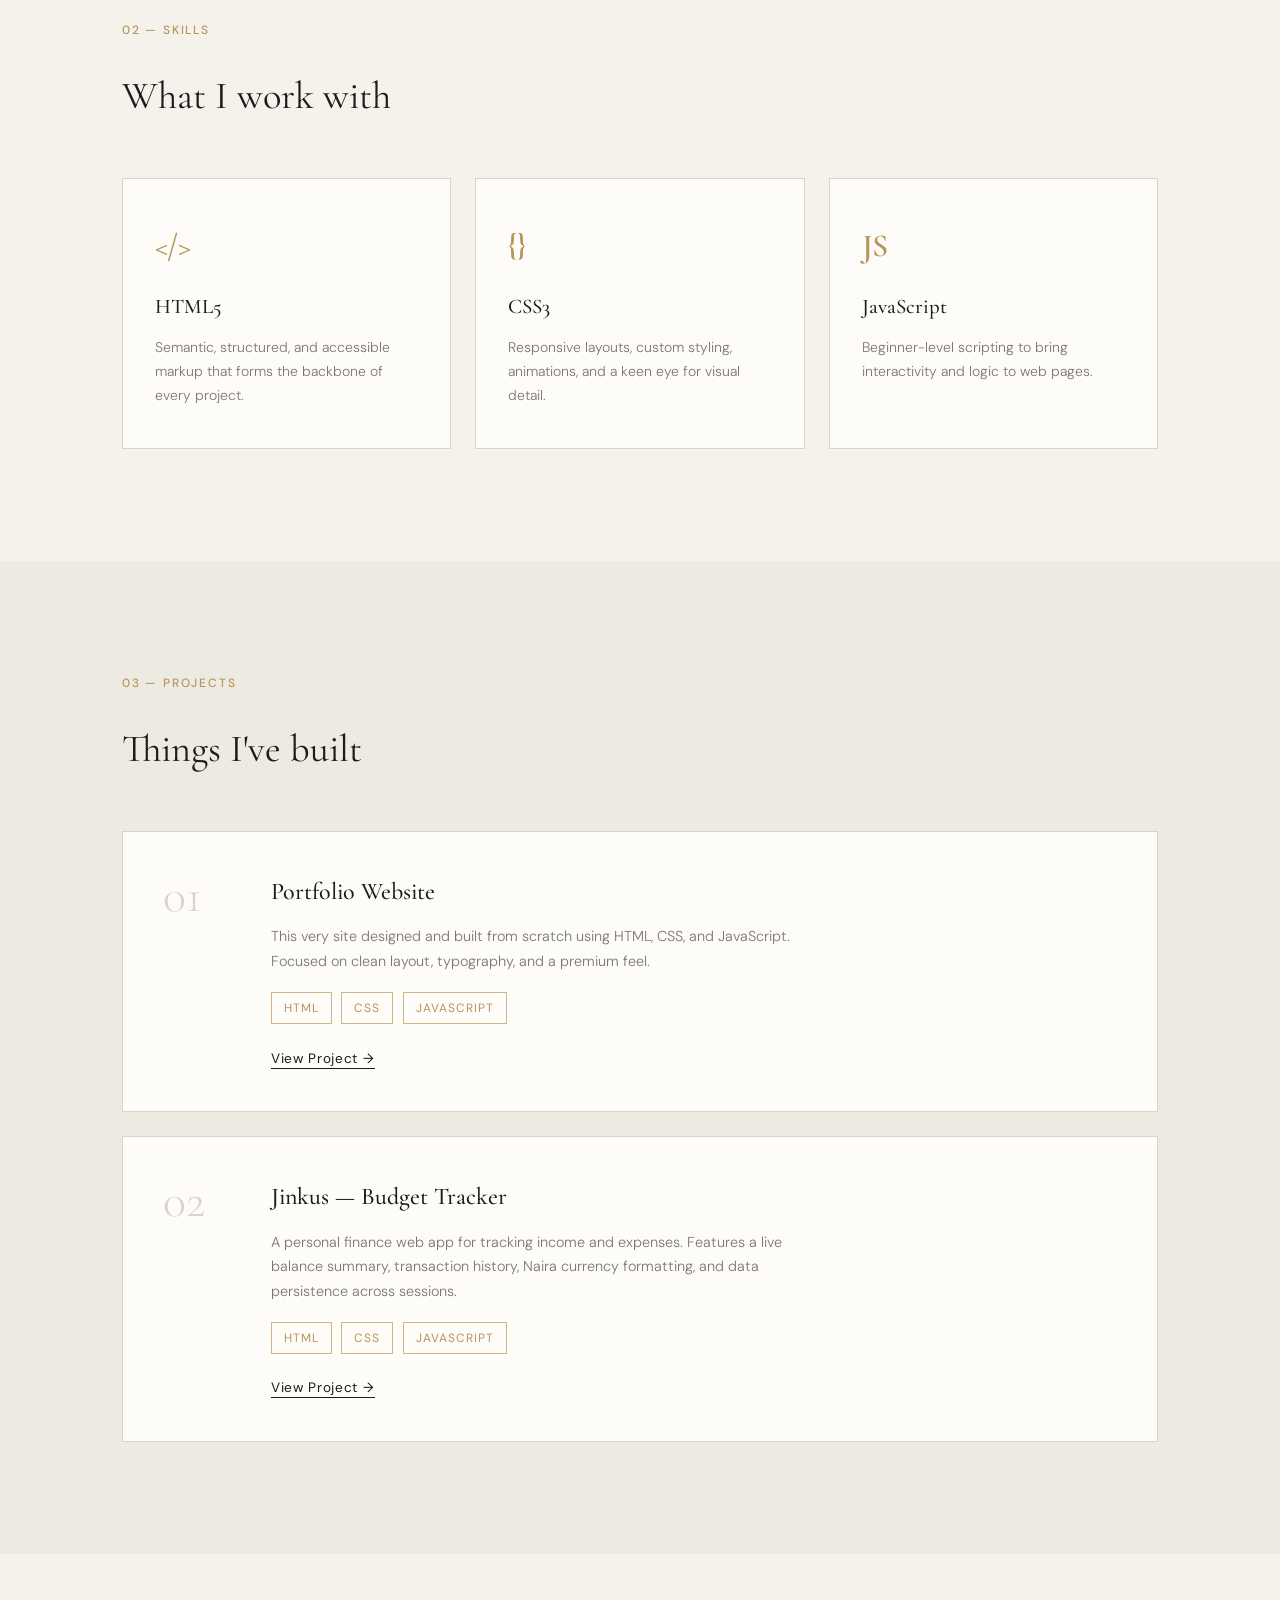
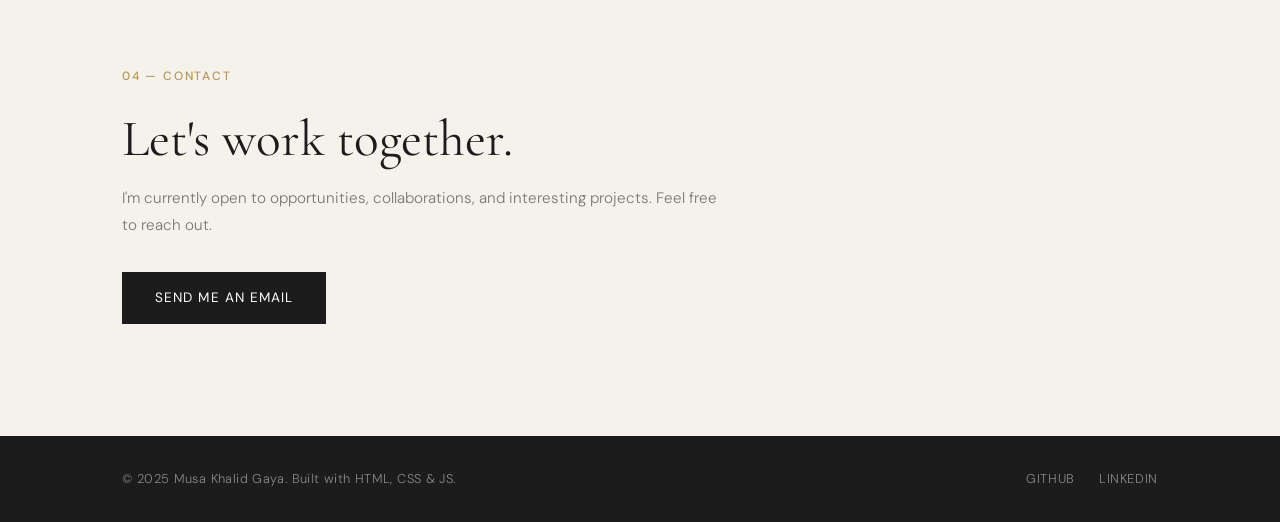
==== commit 6bc0231c: "Add files via upload" ====
--- a/index.html
+++ b/index.html
@@ -57,7 +57,7 @@
       <div class="about-grid">
         <div class="about-text">
           <h2>A developer who cares about the details.</h2>
-          <p>I'm a Computer Science student based in Abuja, Nigeria, with a growing passion for Frontend Development. I enjoy building web interfaces that are clean, intuitive, and purposeful — the kind of experiences that feel effortless to use.</p>
+          <p>I'm a Computer Science student based in Abuja, Nigeria, with a growing passion for Frontend Development. I enjoy building web interfaces that are clean, intuitive, and purposeful. The kind of experiences that feel effortless to use.</p>
           <p>I focus on writing structured, meaningful code and approach every project as an opportunity to learn something new and build something worth showing.</p>
         </div>
         <div class="about-facts">
@@ -113,7 +113,7 @@
           <div class="project-number">01</div>
           <div class="project-info">
             <h3>Portfolio Website</h3>
-            <p>This very site — designed and built from scratch using HTML, CSS, and JavaScript. Focused on clean layout, typography, and a premium feel.</p>
+            <p>This very site designed and built from scratch using HTML, CSS, and JavaScript. Focused on clean layout, typography, and a premium feel.</p>
             <div class="project-tags">
               <span>HTML</span><span>CSS</span><span>JavaScript</span>
             </div>
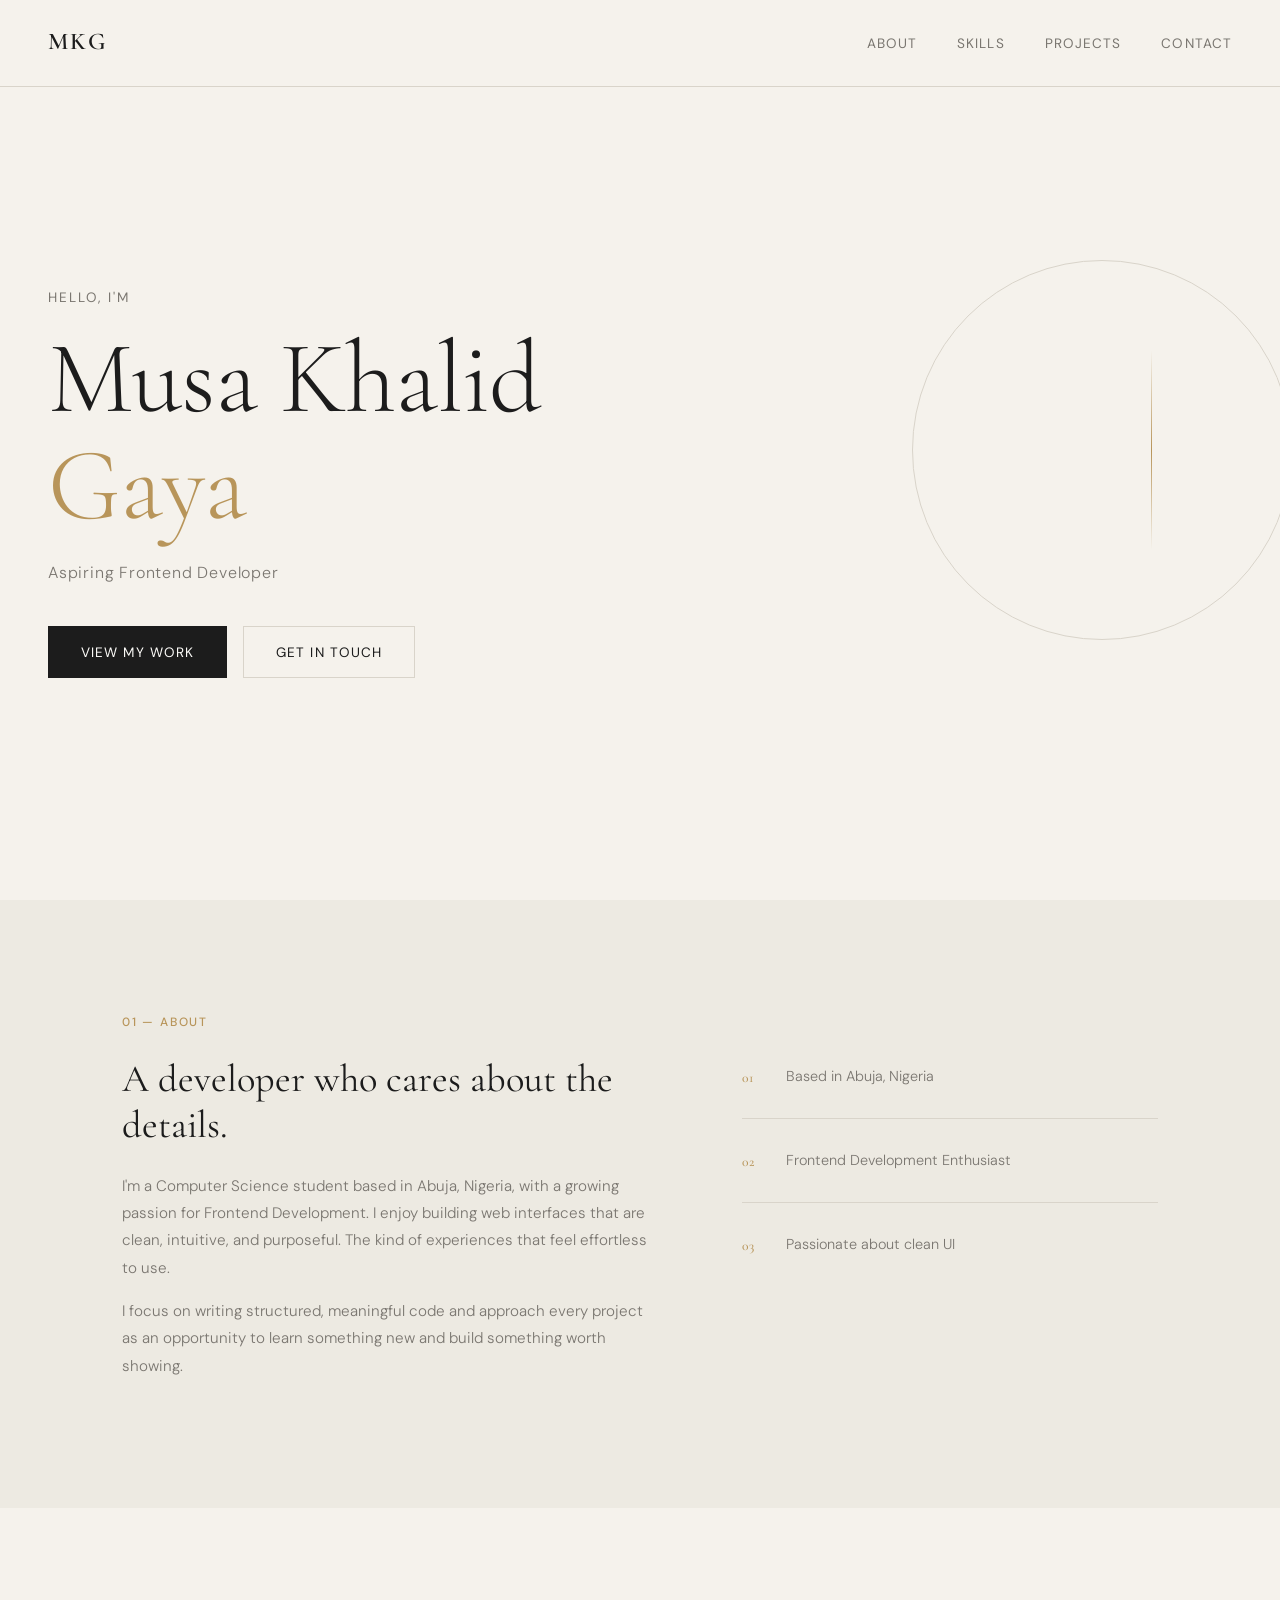
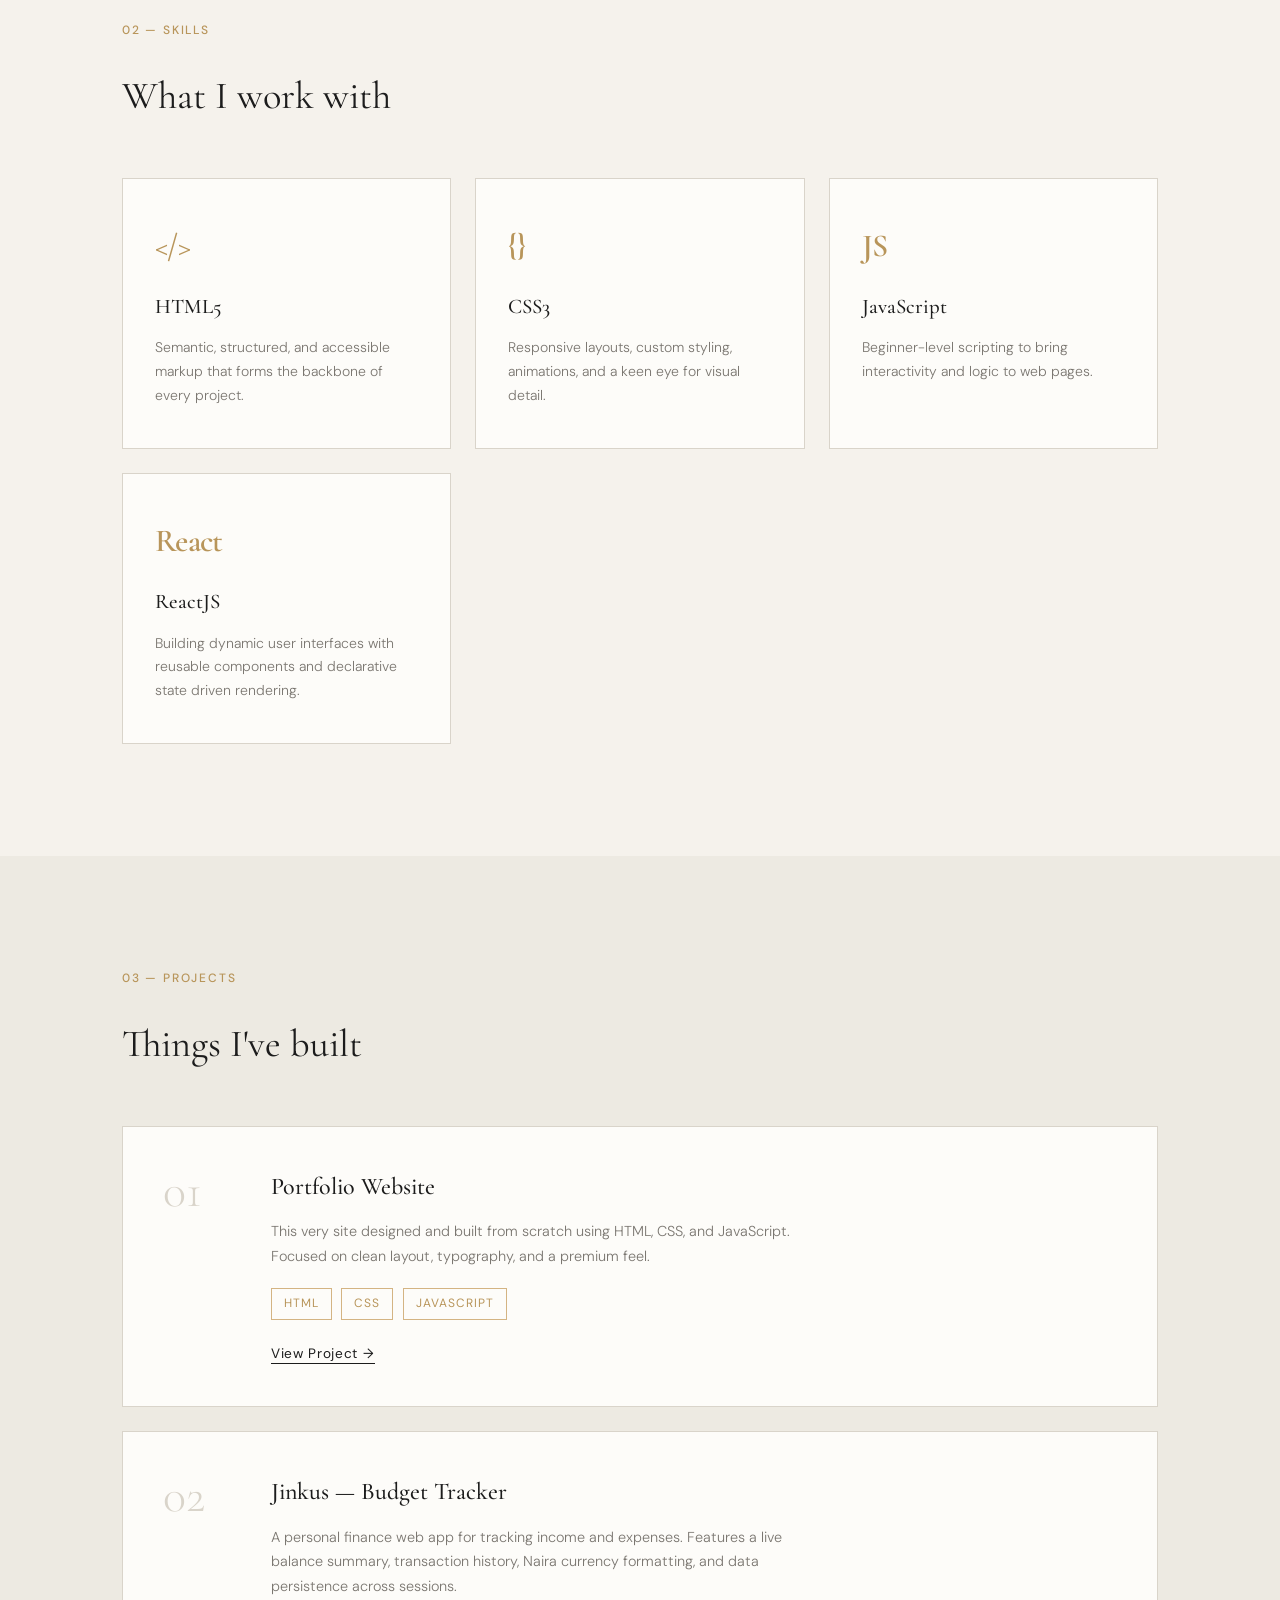
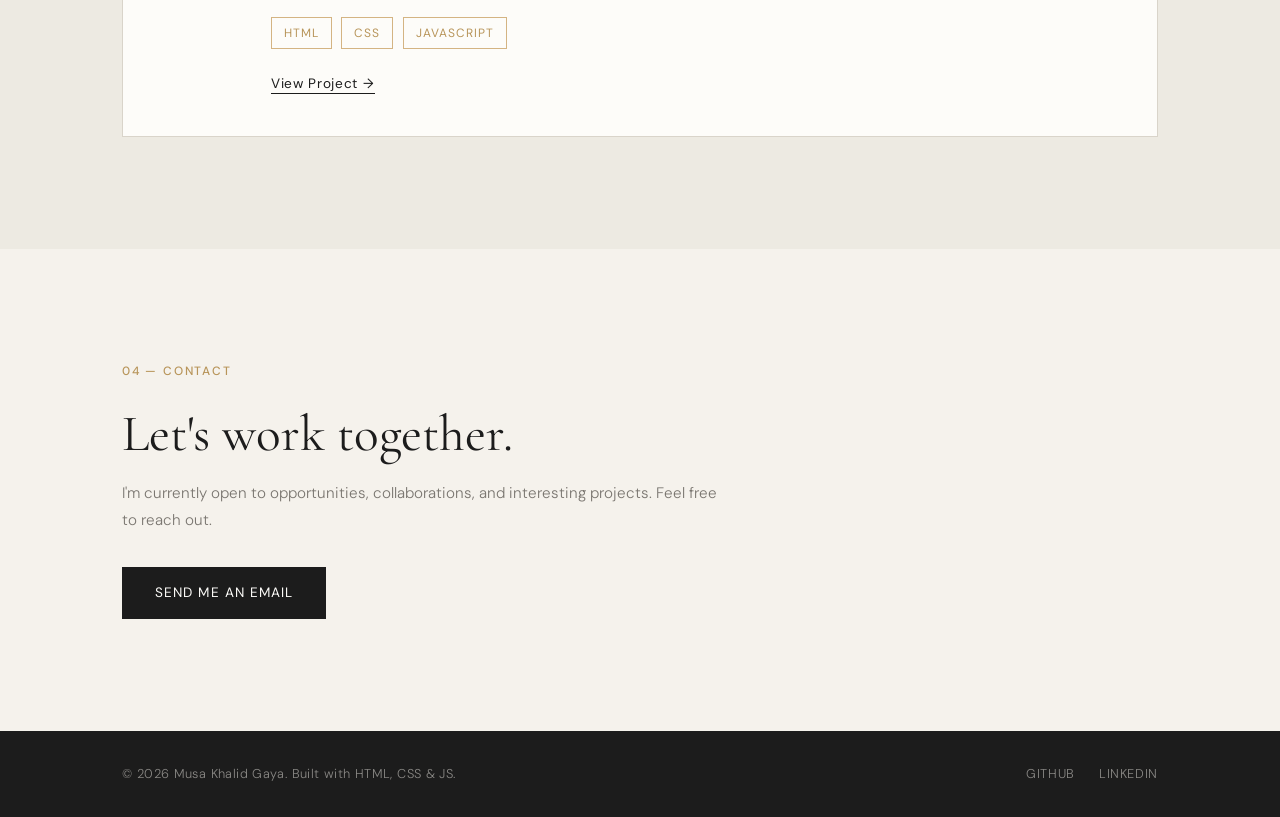
==== commit 6ea8f58e: "Add files via upload" ====
--- a/index.html
+++ b/index.html
@@ -1,12 +1,16 @@
 <!DOCTYPE html>
 <html lang="en">
+
 <head>
   <meta charset="UTF-8" />
-  <meta name="viewport" content="width=device-width, initial-scale=1.0"/>
+  <meta name="viewport" content="width=device-width, initial-scale=1.0" />
   <title>Musa Khalid Gaya — Frontend Developer</title>
   <link rel="stylesheet" href="style.css" />
-  <link href="https://fonts.googleapis.com/css2?family=Cormorant+Garamond:wght@300;400;500;600&family=DM+Sans:wght@300;400;500&display=swap" rel="stylesheet"/>
+  <link
+    href="https://fonts.googleapis.com/css2?family=Cormorant+Garamond:wght@300;400;500;600&family=DM+Sans:wght@300;400;500&display=swap"
+    rel="stylesheet" />
 </head>
+
 <body>
 
   <!-- NAVBAR -->
@@ -57,8 +61,11 @@
       <div class="about-grid">
         <div class="about-text">
           <h2>A developer who cares about the details.</h2>
-          <p>I'm a Computer Science student based in Abuja, Nigeria, with a growing passion for Frontend Development. I enjoy building web interfaces that are clean, intuitive, and purposeful. The kind of experiences that feel effortless to use.</p>
-          <p>I focus on writing structured, meaningful code and approach every project as an opportunity to learn something new and build something worth showing.</p>
+          <p>I'm a Computer Science student based in Abuja, Nigeria, with a growing passion for Frontend Development. I
+            enjoy building web interfaces that are clean, intuitive, and purposeful. The kind of experiences that feel
+            effortless to use.</p>
+          <p>I focus on writing structured, meaningful code and approach every project as an opportunity to learn
+            something new and build something worth showing.</p>
         </div>
         <div class="about-facts">
           <div class="fact">
@@ -99,6 +106,12 @@
           <h3>JavaScript</h3>
           <p>Beginner-level scripting to bring interactivity and logic to web pages.</p>
         </div>
+        <div class="skill-card">
+          <div class="skill-icon">React</div>
+          <h3>ReactJS</h3>
+          <p>Building dynamic user interfaces with reusable components and declarative state driven rendering.
+          </p>
+        </div>
       </div>
     </div>
   </section>
@@ -113,7 +126,8 @@
           <div class="project-number">01</div>
           <div class="project-info">
             <h3>Portfolio Website</h3>
-            <p>This very site designed and built from scratch using HTML, CSS, and JavaScript. Focused on clean layout, typography, and a premium feel.</p>
+            <p>This very site designed and built from scratch using HTML, CSS, and JavaScript. Focused on clean layout,
+              typography, and a premium feel.</p>
             <div class="project-tags">
               <span>HTML</span><span>CSS</span><span>JavaScript</span>
             </div>
@@ -124,7 +138,8 @@
           <div class="project-number">02</div>
           <div class="project-info">
             <h3>Jinkus — Budget Tracker</h3>
-            <p>A personal finance web app for tracking income and expenses. Features a live balance summary, transaction history, Naira currency formatting, and data persistence across sessions.</p>
+            <p>A personal finance web app for tracking income and expenses. Features a live balance summary, transaction
+              history, Naira currency formatting, and data persistence across sessions.</p>
             <div class="project-tags">
               <span>HTML</span><span>CSS</span><span>JavaScript</span>
             </div>
@@ -150,14 +165,15 @@
   <!-- FOOTER -->
   <footer class="footer">
     <div class="container">
-      <p>© 2025 Musa Khalid Gaya. Built with HTML, CSS & JS.</p>
+      <p>© 2026 Musa Khalid Gaya. Built with HTML, CSS & JS.</p>
       <div class="footer-links">
         <a href="https://github.com/MusaGaya" target="_blank">GitHub</a>
-        <a href="https://www.linkedin.com/in/musa-gaya-309037248" target="_blank">LinkedIn</a>
+        <a href="https://www.linkedin.com/in/musagaya" target="_blank">LinkedIn</a>
       </div>
     </div>
   </footer>
 
   <script src="script.js"></script>
 </body>
-</html>
+
+</html>
